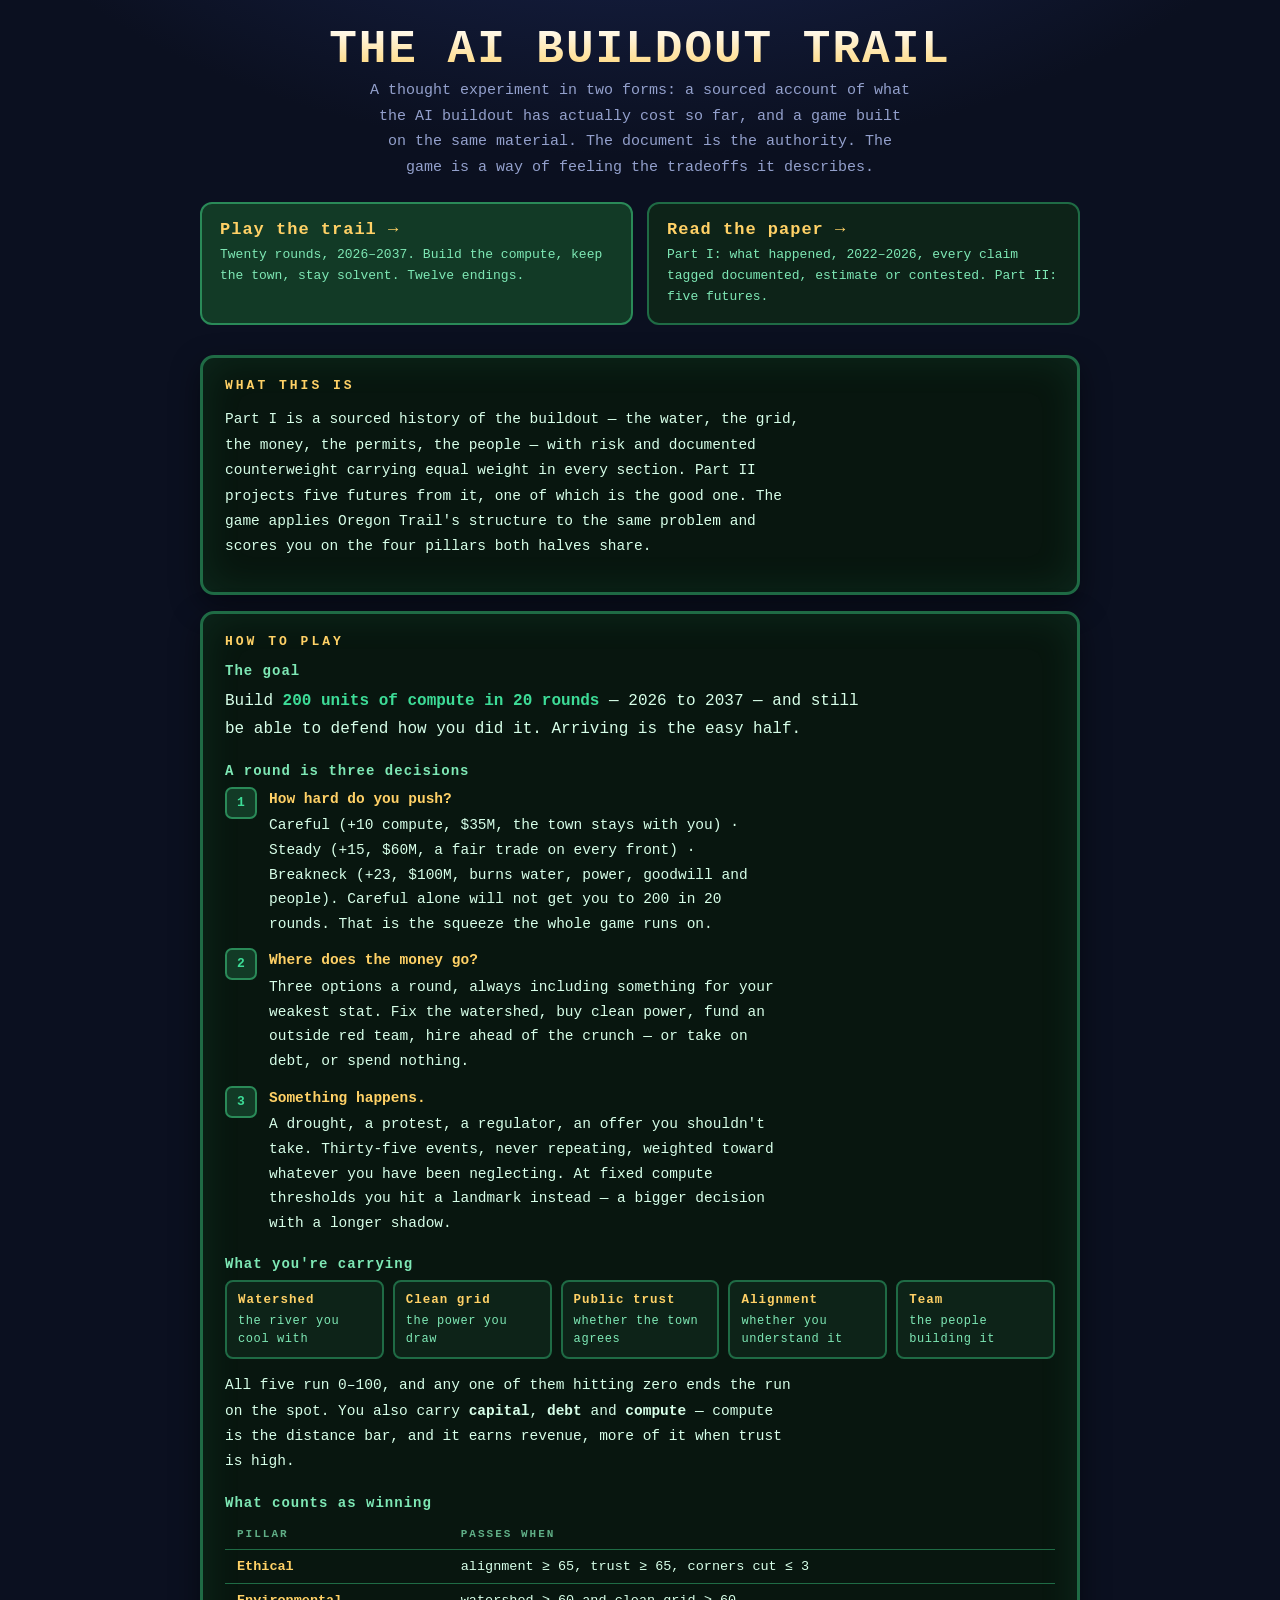
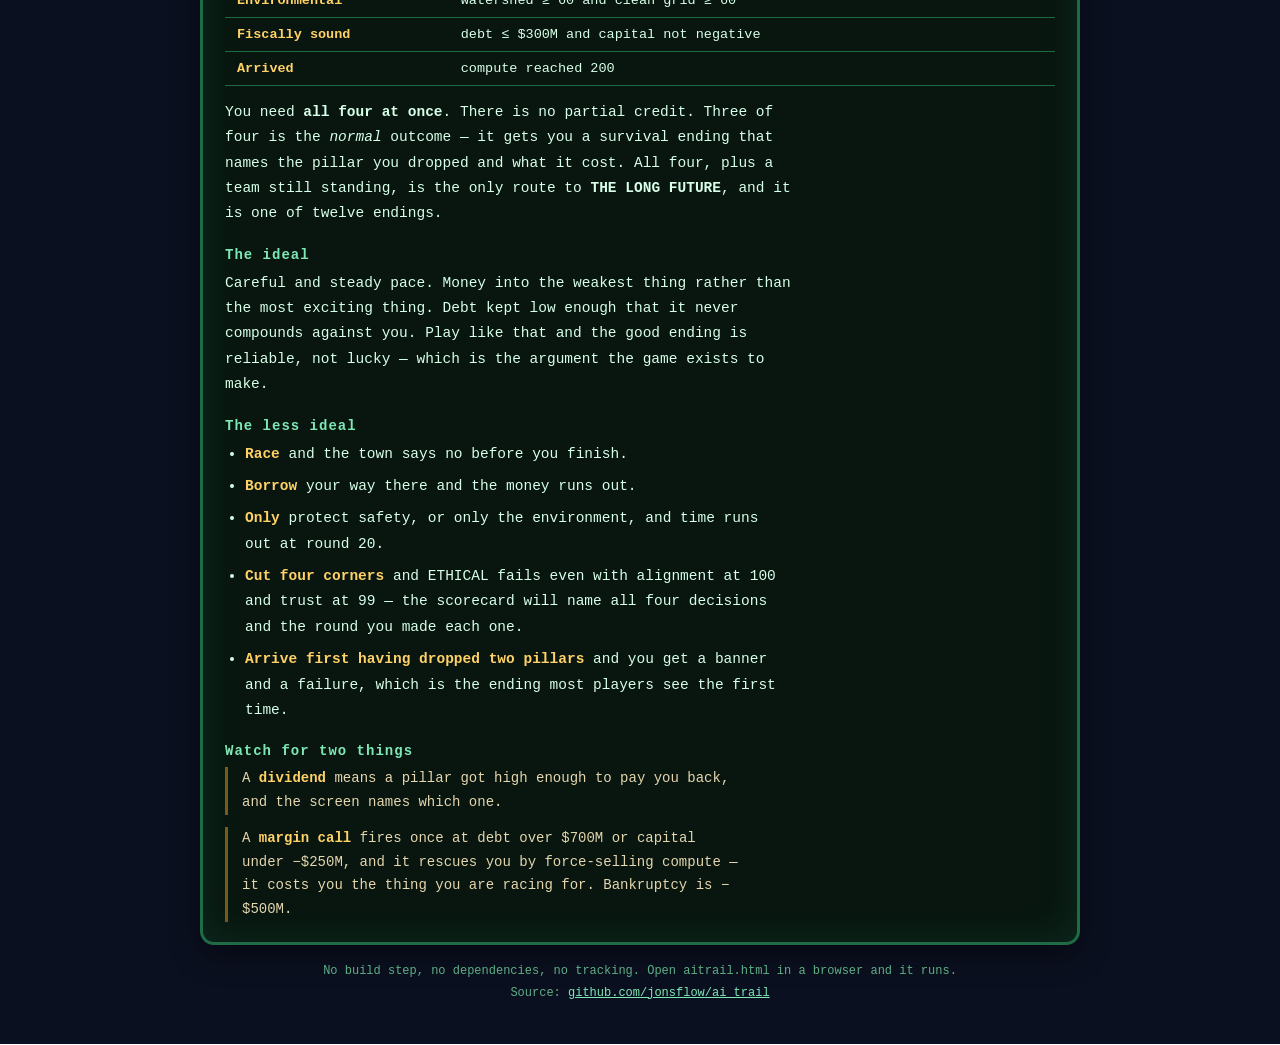
==== index.html @ 41add389 "Landing page with how-to-play, for GitHub Pages Pages serves the repo root and there was no index.ht" ====
<!doctype html>
<html lang="en">
<head>
<meta charset="utf-8">
<meta name="viewport" content="width=device-width, initial-scale=1">
<title>The AI Buildout Trail</title>
<link rel="stylesheet" href="arcade.css">
<style>
  body{font-family:"Courier New", ui-monospace, monospace}
  .wrap{width:min(96vw, 880px)}
  .lede{color:#93a0cc;text-align:center;max-width:60ch;margin:0 auto 22px;
        line-height:1.7;font-size:15px}
  .doors{display:grid;grid-template-columns:repeat(auto-fit,minmax(260px,1fr));
         gap:14px;margin-bottom:30px}
  .door{
    display:block;text-decoration:none;color:#d7ffe9;
    background:#0d2318;border:2px solid #1f6b45;border-radius:12px;
    padding:16px 18px;transition:background .15s, border-color .15s;
  }
  .door:hover{background:#123a26;border-color:#3ddc97}
  .door b{display:block;color:#ffd166;font-size:17px;letter-spacing:1px;margin-bottom:6px}
  .door span{font-size:13px;color:#7ee8b5;line-height:1.6;display:block}
  .door.primary{background:#123a26;border-color:#2a8a58}
  .door.primary:hover{background:#1a5236}
  section{
    background:#08160f;border:3px solid #1f6b45;border-radius:14px;
    padding:20px 22px;margin-bottom:16px;
    box-shadow:0 0 40px rgba(61,220,151,.10) inset, 0 10px 30px rgba(0,0,0,.45);
  }
  h2{
    margin:0 0 14px;color:#ffd166;font-size:13px;letter-spacing:3px;
    text-transform:uppercase;font-weight:700;
  }
  h3{margin:20px 0 8px;color:#7ee8b5;font-size:14px;letter-spacing:1px}
  h3:first-of-type{margin-top:0}
  p{color:#d7ffe9;font-size:14.5px;line-height:1.75;margin:0 0 12px;max-width:66ch}
  .goal{font-size:16px;color:#d7ffe9;line-height:1.75;margin:0;max-width:66ch}
  .goal b{color:#3ddc97}
  ol.rounds{margin:0;padding:0;list-style:none;counter-reset:r;display:grid;gap:12px}
  ol.rounds li{
    counter-increment:r;position:relative;padding-left:44px;
    color:#d7ffe9;font-size:14.5px;line-height:1.7;max-width:64ch;
  }
  ol.rounds li::before{
    content:counter(r);position:absolute;left:0;top:0;
    width:28px;height:28px;border-radius:7px;
    background:#123a26;border:2px solid #2a8a58;color:#3ddc97;
    font-size:13px;font-weight:700;display:flex;align-items:center;justify-content:center;
  }
  ol.rounds b{color:#ffd166;display:block;margin-bottom:2px}
  .carry{display:grid;grid-template-columns:repeat(auto-fit,minmax(150px,1fr));gap:9px;margin:0 0 14px}
  .carry div{
    background:#0d2318;border:2px solid #1f6b45;border-radius:8px;padding:9px 11px;
    font-size:12px;color:#7ee8b5;letter-spacing:.6px;line-height:1.5;
  }
  .carry div b{display:block;color:#ffd166;font-size:12.5px;letter-spacing:1px;margin-bottom:3px}
  .tblwrap{overflow-x:auto;margin:0 0 14px}
  table{border-collapse:collapse;width:100%;font-size:13.5px;min-width:420px}
  th,td{text-align:left;padding:9px 12px;border-bottom:1px solid #1f6b45;vertical-align:top}
  th{color:#5fae86;font-size:11px;letter-spacing:2px;text-transform:uppercase;font-weight:700}
  td:first-child{color:#ffd166;font-weight:700;white-space:nowrap}
  td:last-child{color:#d7ffe9;font-variant-numeric:tabular-nums}
  ul.plain{margin:0;padding-left:20px;color:#d7ffe9;font-size:14.5px;line-height:1.75;max-width:64ch}
  ul.plain li{margin-bottom:7px}
  ul.plain b{color:#ffd166}
  .note{
    border-left:3px solid #7a5a1a;padding-left:14px;color:#e4d6ae;
    font-size:14px;line-height:1.7;margin:0 0 12px;max-width:62ch;
  }
  .note:last-child{margin-bottom:0}
  .note b{color:#ffd166}
  footer{color:#5fae86;font-size:12px;text-align:center;margin-top:6px;line-height:1.8}
  footer a{color:#7ee8b5}
</style>
</head>
<body>
<div class="wrap">

<h1>The AI Buildout Trail</h1>
<p class="lede">
  A thought experiment in two forms: a sourced account of what the AI buildout has
  actually cost so far, and a game built on the same material. The document is the
  authority. The game is a way of feeling the tradeoffs it describes.
</p>

<div class="doors">
  <a class="door primary" href="aitrail.html">
    <b>Play the trail &rarr;</b>
    <span>Twenty rounds, 2026&ndash;2037. Build the compute, keep the town, stay solvent. Twelve endings.</span>
  </a>
  <a class="door" href="https://github.com/jonsflow/ai_trail/blob/main/NARRATIVE.md">
    <b>Read the paper &rarr;</b>
    <span>Part I: what happened, 2022&ndash;2026, every claim tagged documented, estimate or contested. Part II: five futures.</span>
  </a>
</div>

<section>
  <h2>What this is</h2>
  <p>
    Part I is a sourced history of the buildout &mdash; the water, the grid, the money,
    the permits, the people &mdash; with risk and documented counterweight carrying equal
    weight in every section. Part II projects five futures from it, one of which is the
    good one. The game applies Oregon Trail's structure to the same problem and scores
    you on the four pillars both halves share.
  </p>
</section>

<section>
  <h2>How to play</h2>

  <h3>The goal</h3>
  <p class="goal">
    Build <b>200 units of compute in 20 rounds</b> &mdash; 2026 to 2037 &mdash; and still
    be able to defend how you did it. Arriving is the easy half.
  </p>

  <h3>A round is three decisions</h3>
  <ol class="rounds">
    <li><b>How hard do you push?</b>
      Careful (+10 compute, $35M, the town stays with you) &middot; Steady (+15, $60M, a
      fair trade on every front) &middot; Breakneck (+23, $100M, burns water, power,
      goodwill and people). Careful alone will not get you to 200 in 20 rounds. That is
      the squeeze the whole game runs on.</li>
    <li><b>Where does the money go?</b>
      Three options a round, always including something for your weakest stat. Fix the
      watershed, buy clean power, fund an outside red team, hire ahead of the crunch
      &mdash; or take on debt, or spend nothing.</li>
    <li><b>Something happens.</b>
      A drought, a protest, a regulator, an offer you shouldn't take. Thirty-five events,
      never repeating, weighted toward whatever you have been neglecting. At fixed
      compute thresholds you hit a landmark instead &mdash; a bigger decision with a
      longer shadow.</li>
  </ol>

  <h3>What you're carrying</h3>
  <div class="carry">
    <div><b>Watershed</b>the river you cool with</div>
    <div><b>Clean grid</b>the power you draw</div>
    <div><b>Public trust</b>whether the town agrees</div>
    <div><b>Alignment</b>whether you understand it</div>
    <div><b>Team</b>the people building it</div>
  </div>
  <p>
    All five run 0&ndash;100, and any one of them hitting zero ends the run on the spot.
    You also carry <b>capital</b>, <b>debt</b> and <b>compute</b> &mdash; compute is the
    distance bar, and it earns revenue, more of it when trust is high.
  </p>

  <h3>What counts as winning</h3>
  <div class="tblwrap">
  <table>
    <thead><tr><th>Pillar</th><th>Passes when</th></tr></thead>
    <tbody>
      <tr><td>Ethical</td><td>alignment &ge; 65, trust &ge; 65, corners cut &le; 3</td></tr>
      <tr><td>Environmental</td><td>watershed &ge; 60 and clean grid &ge; 60</td></tr>
      <tr><td>Fiscally sound</td><td>debt &le; $300M and capital not negative</td></tr>
      <tr><td>Arrived</td><td>compute reached 200</td></tr>
    </tbody>
  </table>
  </div>
  <p>
    You need <b>all four at once</b>. There is no partial credit. Three of four is the
    <em>normal</em> outcome &mdash; it gets you a survival ending that names the pillar
    you dropped and what it cost. All four, plus a team still standing, is the only route
    to <b>THE LONG FUTURE</b>, and it is one of twelve endings.
  </p>

  <h3>The ideal</h3>
  <p>
    Careful and steady pace. Money into the weakest thing rather than the most exciting
    thing. Debt kept low enough that it never compounds against you. Play like that and
    the good ending is reliable, not lucky &mdash; which is the argument the game exists
    to make.
  </p>

  <h3>The less ideal</h3>
  <ul class="plain">
    <li><b>Race</b> and the town says no before you finish.</li>
    <li><b>Borrow</b> your way there and the money runs out.</li>
    <li><b>Only</b> protect safety, or only the environment, and time runs out at round 20.</li>
    <li><b>Cut four corners</b> and ETHICAL fails even with alignment at 100 and trust at
      99 &mdash; the scorecard will name all four decisions and the round you made each one.</li>
    <li><b>Arrive first having dropped two pillars</b> and you get a banner and a failure,
      which is the ending most players see the first time.</li>
  </ul>

  <h3>Watch for two things</h3>
  <p class="note">
    A <b>dividend</b> means a pillar got high enough to pay you back, and the screen names
    which one.
  </p>
  <p class="note">
    A <b>margin call</b> fires once at debt over $700M or capital under &minus;$250M, and it
    rescues you by force-selling compute &mdash; it costs you the thing you are racing for.
    Bankruptcy is &minus;$500M.
  </p>
</section>

<footer>
  No build step, no dependencies, no tracking. Open <code>aitrail.html</code> in a browser
  and it runs.<br>
  Source: <a href="https://github.com/jonsflow/ai_trail">github.com/jonsflow/ai_trail</a>
</footer>

</div>
</body>
</html>
---- arcade.css ----
:root{
  --bg:#0b1020;
  --bg2:#131b33;
  --panel:#182247;
  --line:#2c3a66;
  --text:#e8ecff;
  --dim:#93a0cc;
  --accent:#3ddc97;
  --accent2:#ffd166;
  --danger:#ff6b6b;
}
*{box-sizing:border-box}
body{
  margin:0;
  min-height:100vh;
  background:radial-gradient(1200px 700px at 50% -10%, #1d2a5c 0%, var(--bg) 60%);
  color:var(--text);
  font-family:"Trebuchet MS", "Segoe UI", system-ui, sans-serif;
  display:flex;
  flex-direction:column;
  align-items:center;
  padding:18px 14px 40px;
}
h1{
  margin:6px 0 2px;
  font-size:clamp(28px,6vw,46px);
  letter-spacing:2px;
  text-transform:uppercase;
  background:linear-gradient(180deg,#fff,var(--accent2));
  -webkit-background-clip:text;
  background-clip:text;
  color:transparent;
  text-align:center;
}
.sub{color:var(--dim);margin:0 0 16px;text-align:center}
button, .btn{
  font-family:inherit;
  font-size:15px;
  font-weight:bold;
  color:#0b1020;
  background:var(--accent);
  border:none;
  border-radius:10px;
  padding:10px 16px;
  cursor:pointer;
  box-shadow:0 4px 0 #22996a;
  transition:transform .06s, box-shadow .06s, background .15s;
  text-decoration:none;
  display:inline-block;
}
button:hover, .btn:hover{background:#55e8ab}
button:active, .btn:active{transform:translateY(3px);box-shadow:0 1px 0 #22996a}
button.alt{background:var(--accent2);box-shadow:0 4px 0 #c9a13f}
button.alt:hover{background:#ffdf8c}
button:disabled{background:#4a5480;color:#98a2c9;box-shadow:0 4px 0 #333c63;cursor:not-allowed}
.panel{
  background:linear-gradient(180deg,var(--panel),var(--bg2));
  border:2px solid var(--line);
  border-radius:16px;
  padding:16px;
  box-shadow:0 10px 30px rgba(0,0,0,.4);
}
.row{display:flex;gap:10px;flex-wrap:wrap;justify-content:center;align-items:center}
.back{
  position:fixed;top:12px;left:12px;
  background:var(--panel);color:var(--text);
  border:2px solid var(--line);box-shadow:none;
  font-size:14px;padding:8px 12px;
}
.back:hover{background:#243066}
.status{
  min-height:28px;font-size:18px;font-weight:bold;
  color:var(--accent2);text-align:center;margin:12px 0;
}
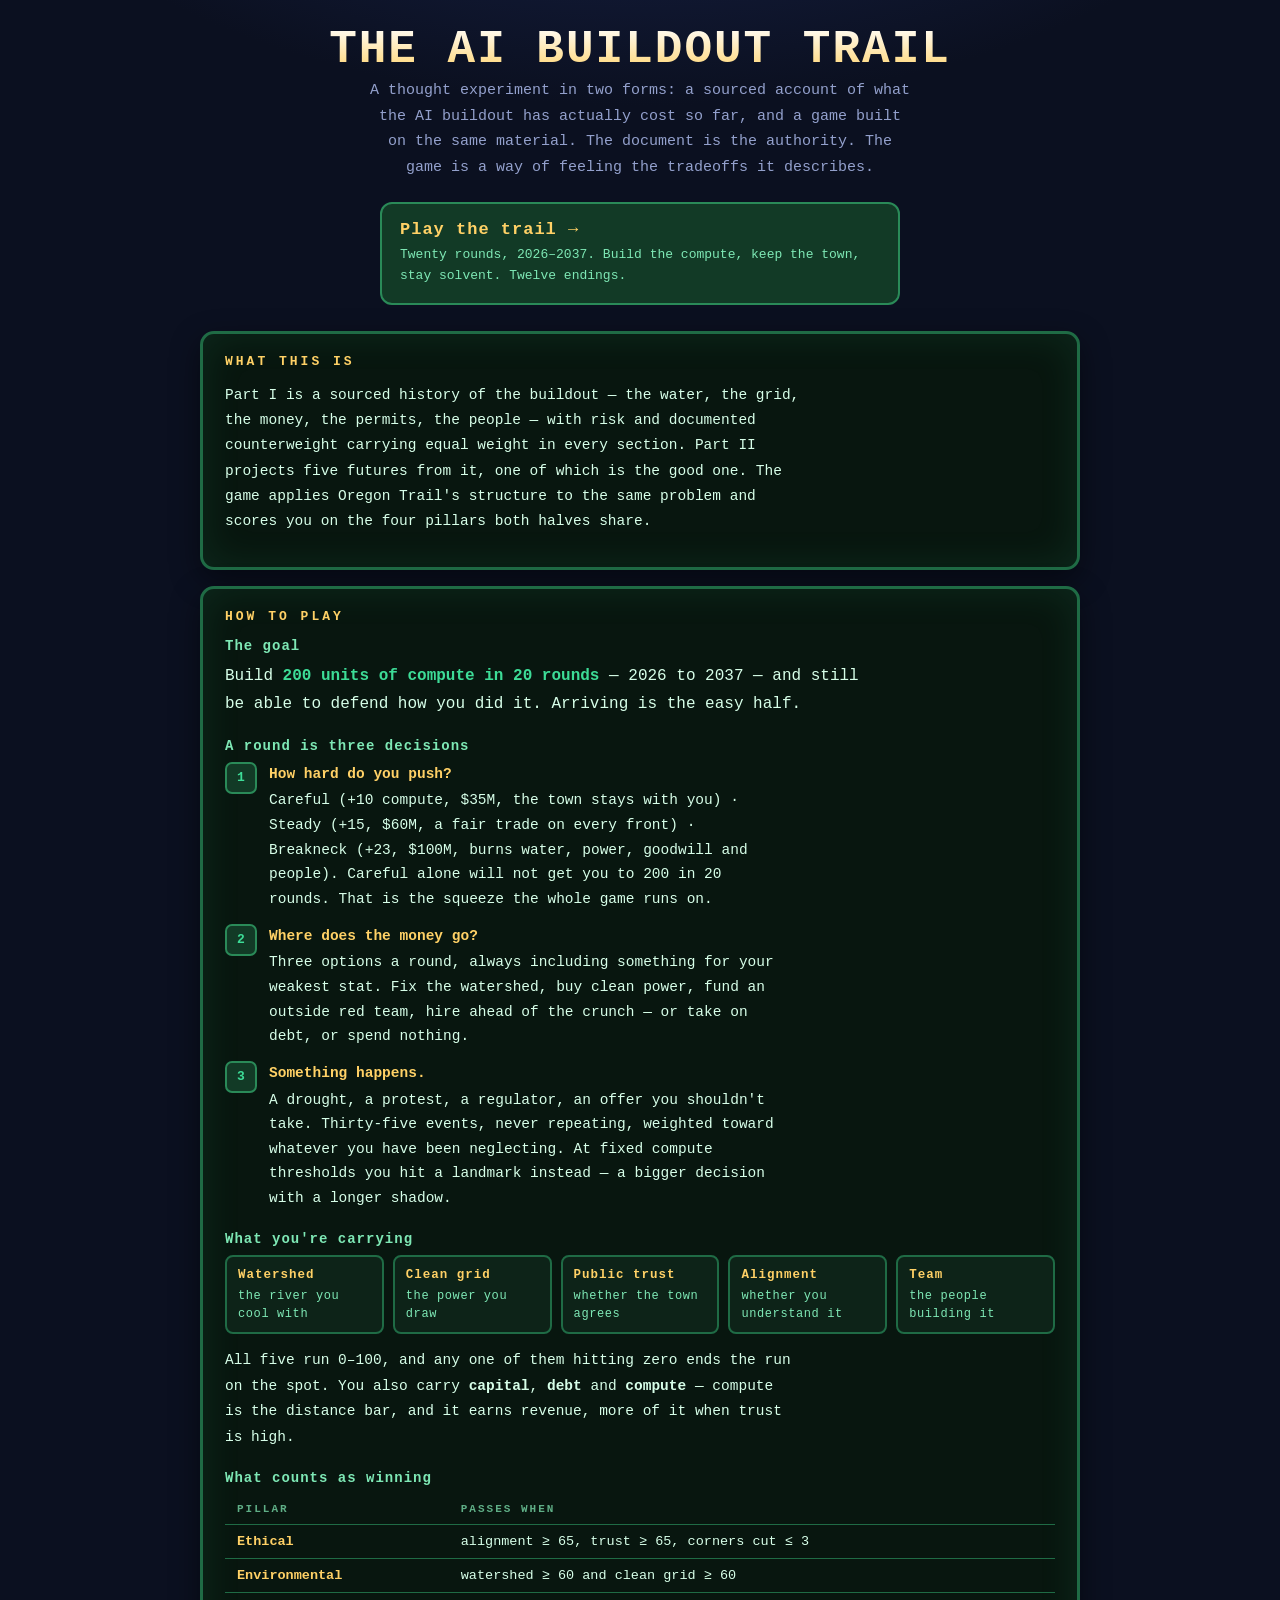
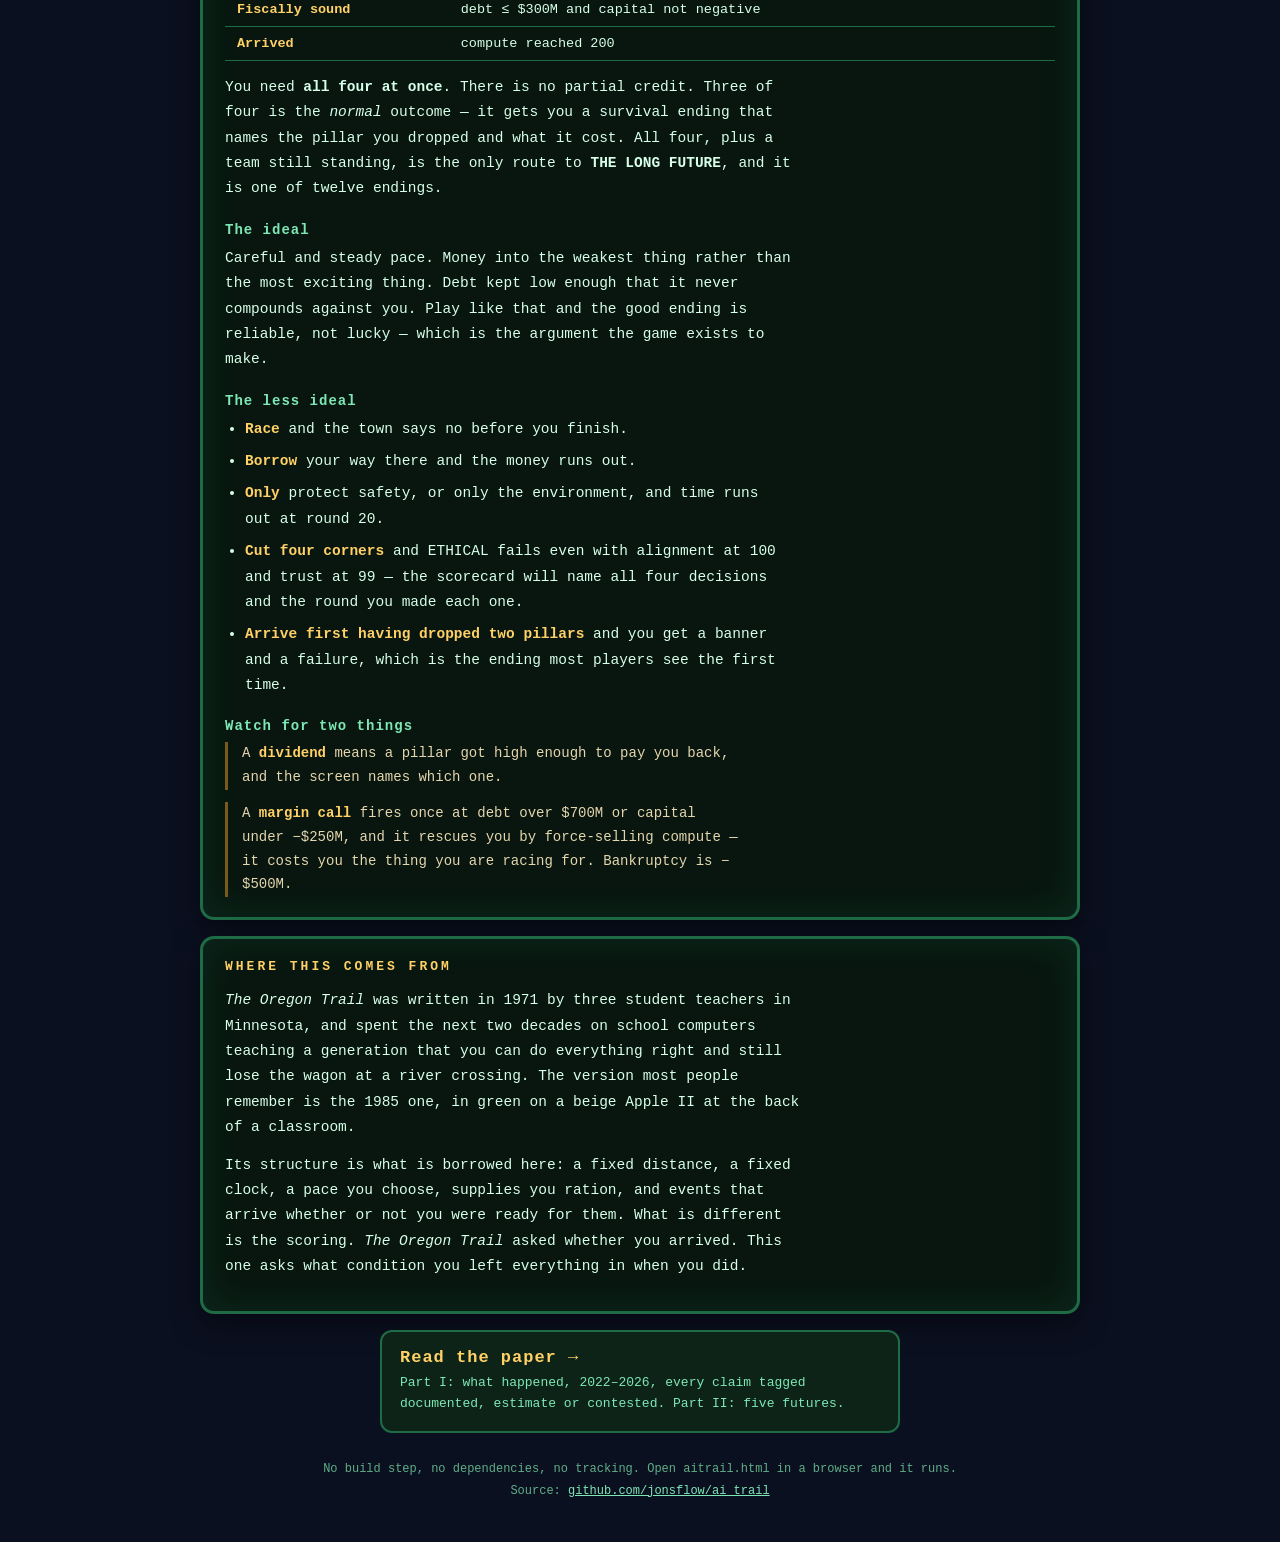
==== commit f651b3ac: "Instructions first, paper at the bottom, and credit where it's due The two doors at the top made the" ====
--- a/index.html
+++ b/index.html
@@ -11,7 +11,7 @@
   .lede{color:#93a0cc;text-align:center;max-width:60ch;margin:0 auto 22px;
         line-height:1.7;font-size:15px}
   .doors{display:grid;grid-template-columns:repeat(auto-fit,minmax(260px,1fr));
-         gap:14px;margin-bottom:30px}
+         gap:14px;margin-bottom:26px;max-width:520px;margin-left:auto;margin-right:auto}
   .door{
     display:block;text-decoration:none;color:#d7ffe9;
     background:#0d2318;border:2px solid #1f6b45;border-radius:12px;
@@ -87,10 +87,6 @@
   <a class="door primary" href="aitrail.html">
     <b>Play the trail &rarr;</b>
     <span>Twenty rounds, 2026&ndash;2037. Build the compute, keep the town, stay solvent. Twelve endings.</span>
-  </a>
-  <a class="door" href="https://github.com/jonsflow/ai_trail/blob/main/NARRATIVE.md">
-    <b>Read the paper &rarr;</b>
-    <span>Part I: what happened, 2022&ndash;2026, every claim tagged documented, estimate or contested. Part II: five futures.</span>
   </a>
 </div>
 
@@ -196,6 +192,30 @@
   </p>
 </section>
 
+<section>
+  <h2>Where this comes from</h2>
+  <p>
+    <em>The Oregon Trail</em> was written in 1971 by three student teachers in Minnesota,
+    and spent the next two decades on school computers teaching a generation that you can
+    do everything right and still lose the wagon at a river crossing. The version most
+    people remember is the 1985 one, in green on a beige Apple II at the back of a
+    classroom.
+  </p>
+  <p>
+    Its structure is what is borrowed here: a fixed distance, a fixed clock, a pace you
+    choose, supplies you ration, and events that arrive whether or not you were ready for
+    them. What is different is the scoring. <em>The Oregon Trail</em> asked whether you
+    arrived. This one asks what condition you left everything in when you did.
+  </p>
+</section>
+
+<div class="doors">
+  <a class="door" href="https://github.com/jonsflow/ai_trail/blob/main/NARRATIVE.md">
+    <b>Read the paper &rarr;</b>
+    <span>Part I: what happened, 2022&ndash;2026, every claim tagged documented, estimate or contested. Part II: five futures.</span>
+  </a>
+</div>
+
 <footer>
   No build step, no dependencies, no tracking. Open <code>aitrail.html</code> in a browser
   and it runs.<br>
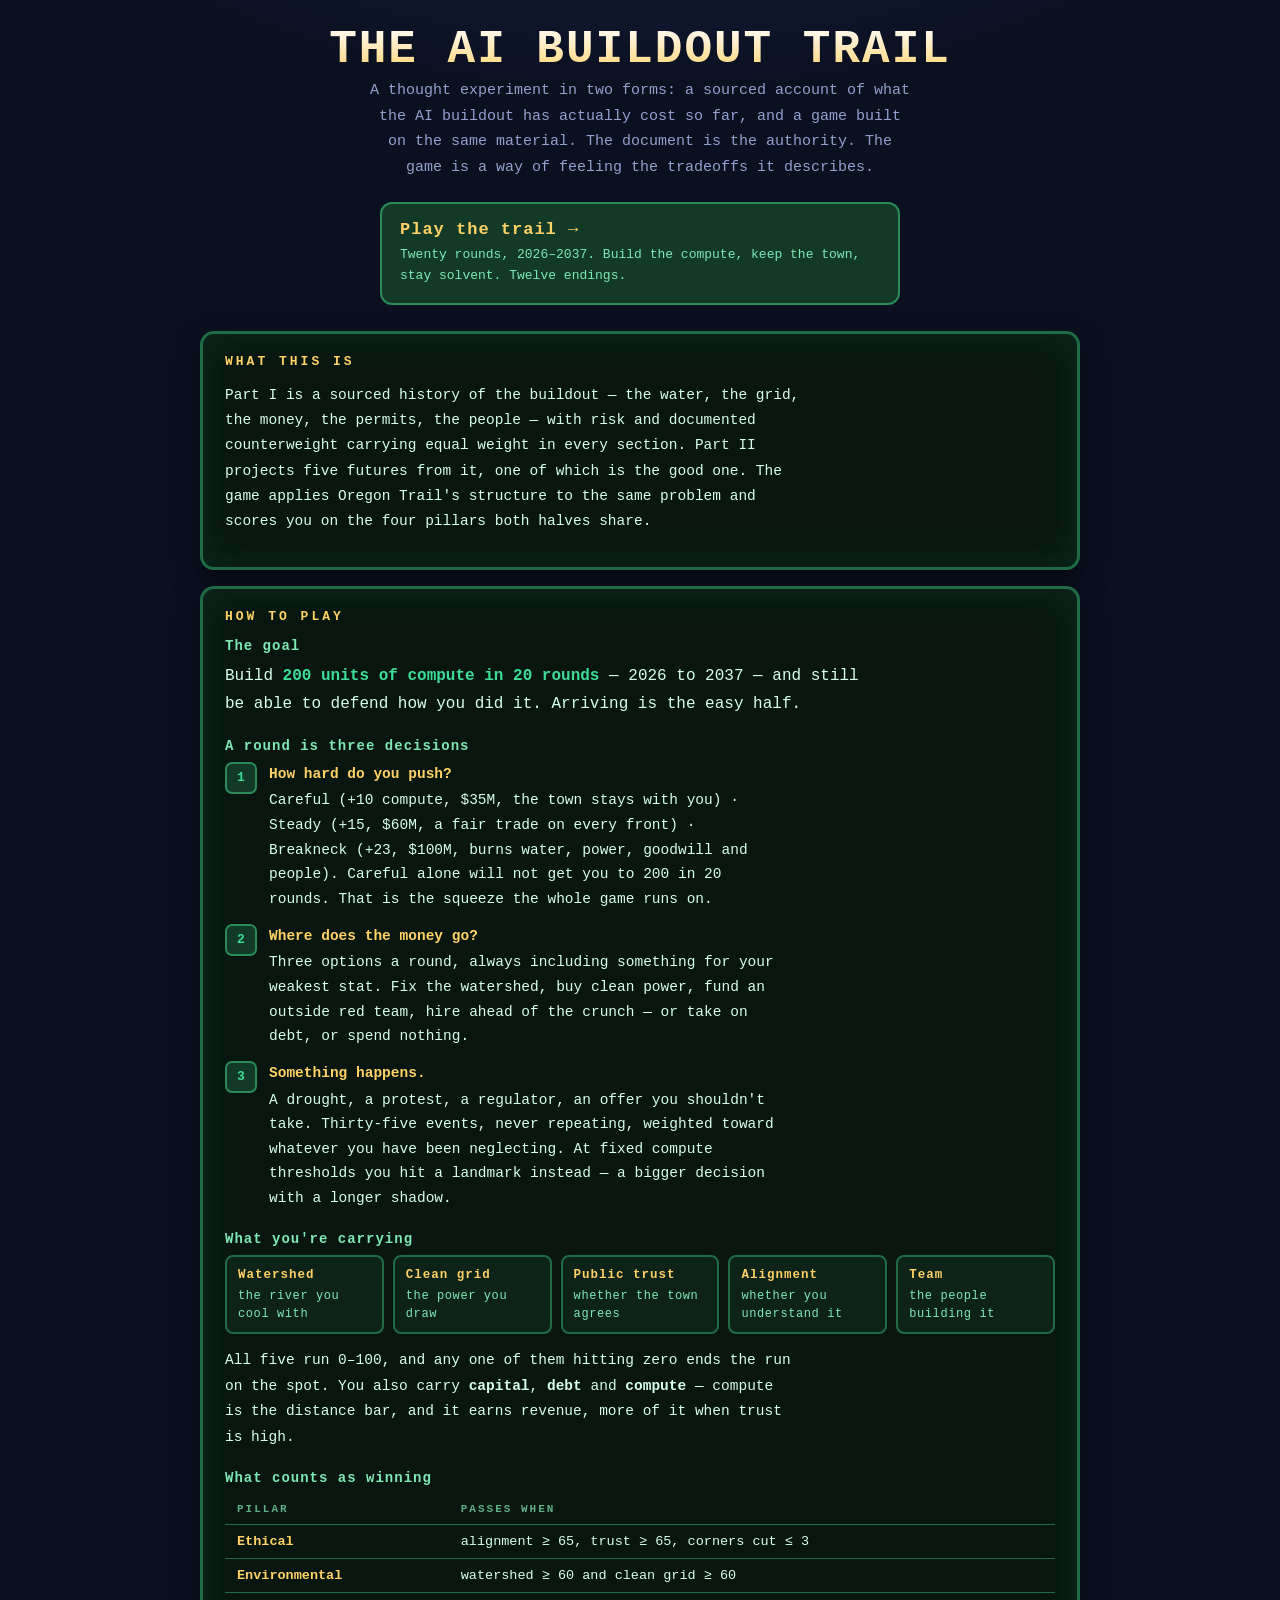
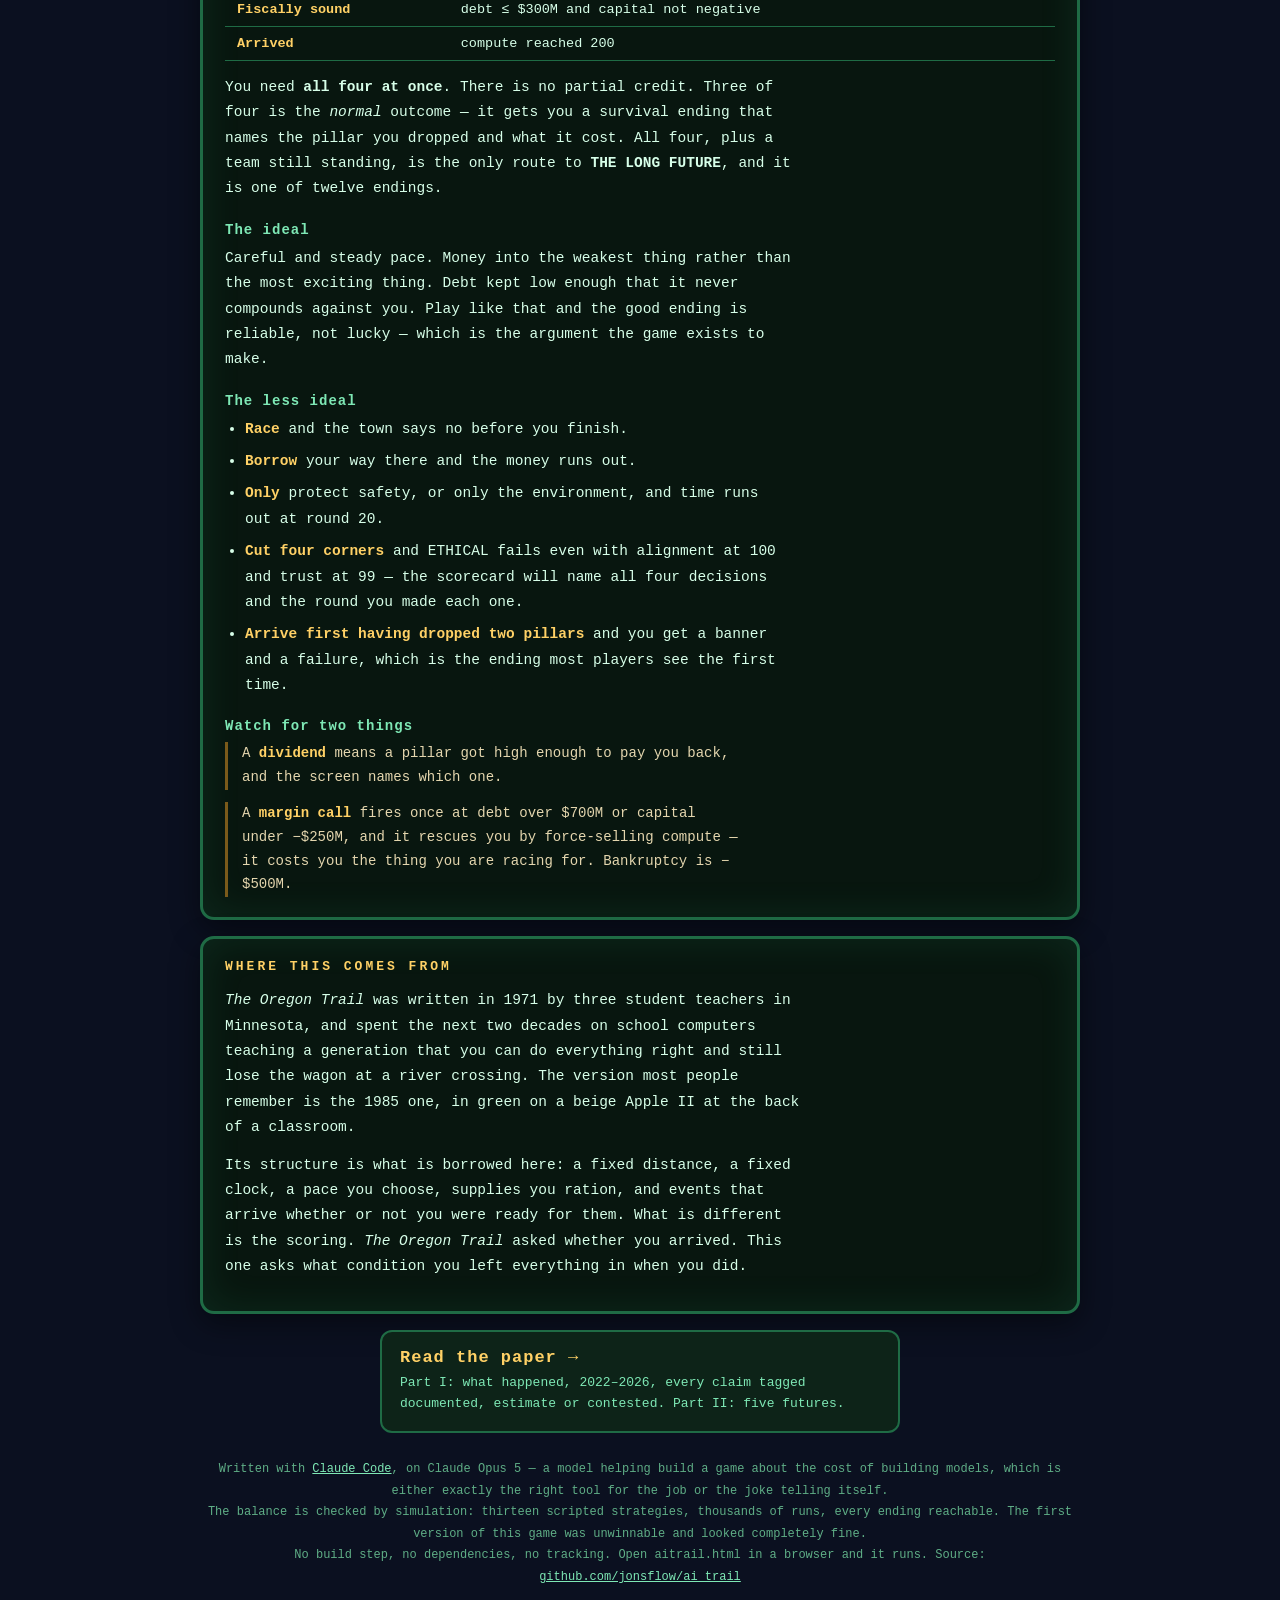
==== commit c0013629: "Credit Claude Code in the footer, and park the ideas in IDEAS.md The footer now says what wrote this" ====
--- a/index.html
+++ b/index.html
@@ -217,9 +217,13 @@
 </div>
 
 <footer>
-  No build step, no dependencies, no tracking. Open <code>aitrail.html</code> in a browser
-  and it runs.<br>
-  Source: <a href="https://github.com/jonsflow/ai_trail">github.com/jonsflow/ai_trail</a>
+  Written with <a href="https://claude.com/claude-code">Claude Code</a>, on Claude Opus 5 &mdash;
+  a model helping build a game about the cost of building models, which is either exactly the
+  right tool for the job or the joke telling itself.<br>
+  The balance is checked by simulation: thirteen scripted strategies, thousands of runs, every
+  ending reachable. The first version of this game was unwinnable and looked completely fine.<br>
+  No build step, no dependencies, no tracking. Open <code>aitrail.html</code> in a browser and
+  it runs. Source: <a href="https://github.com/jonsflow/ai_trail">github.com/jonsflow/ai_trail</a>
 </footer>
 
 </div>
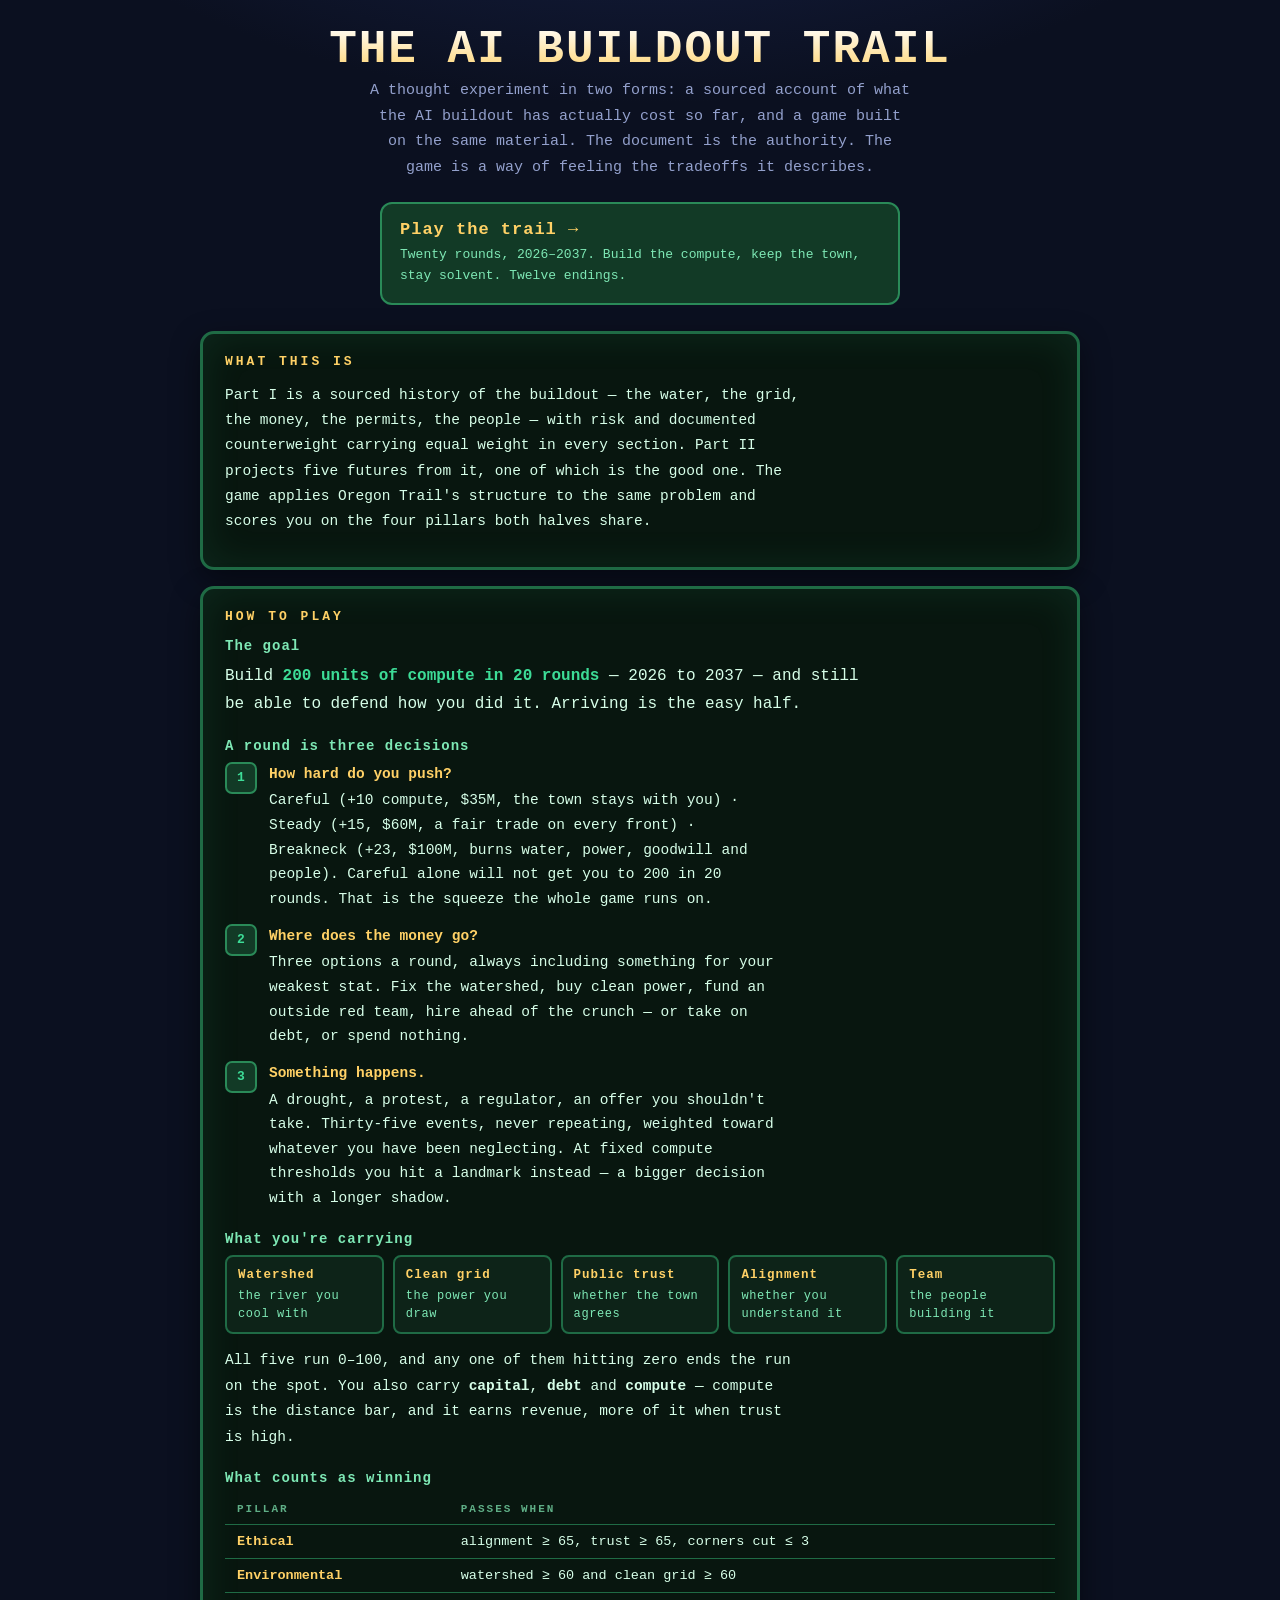
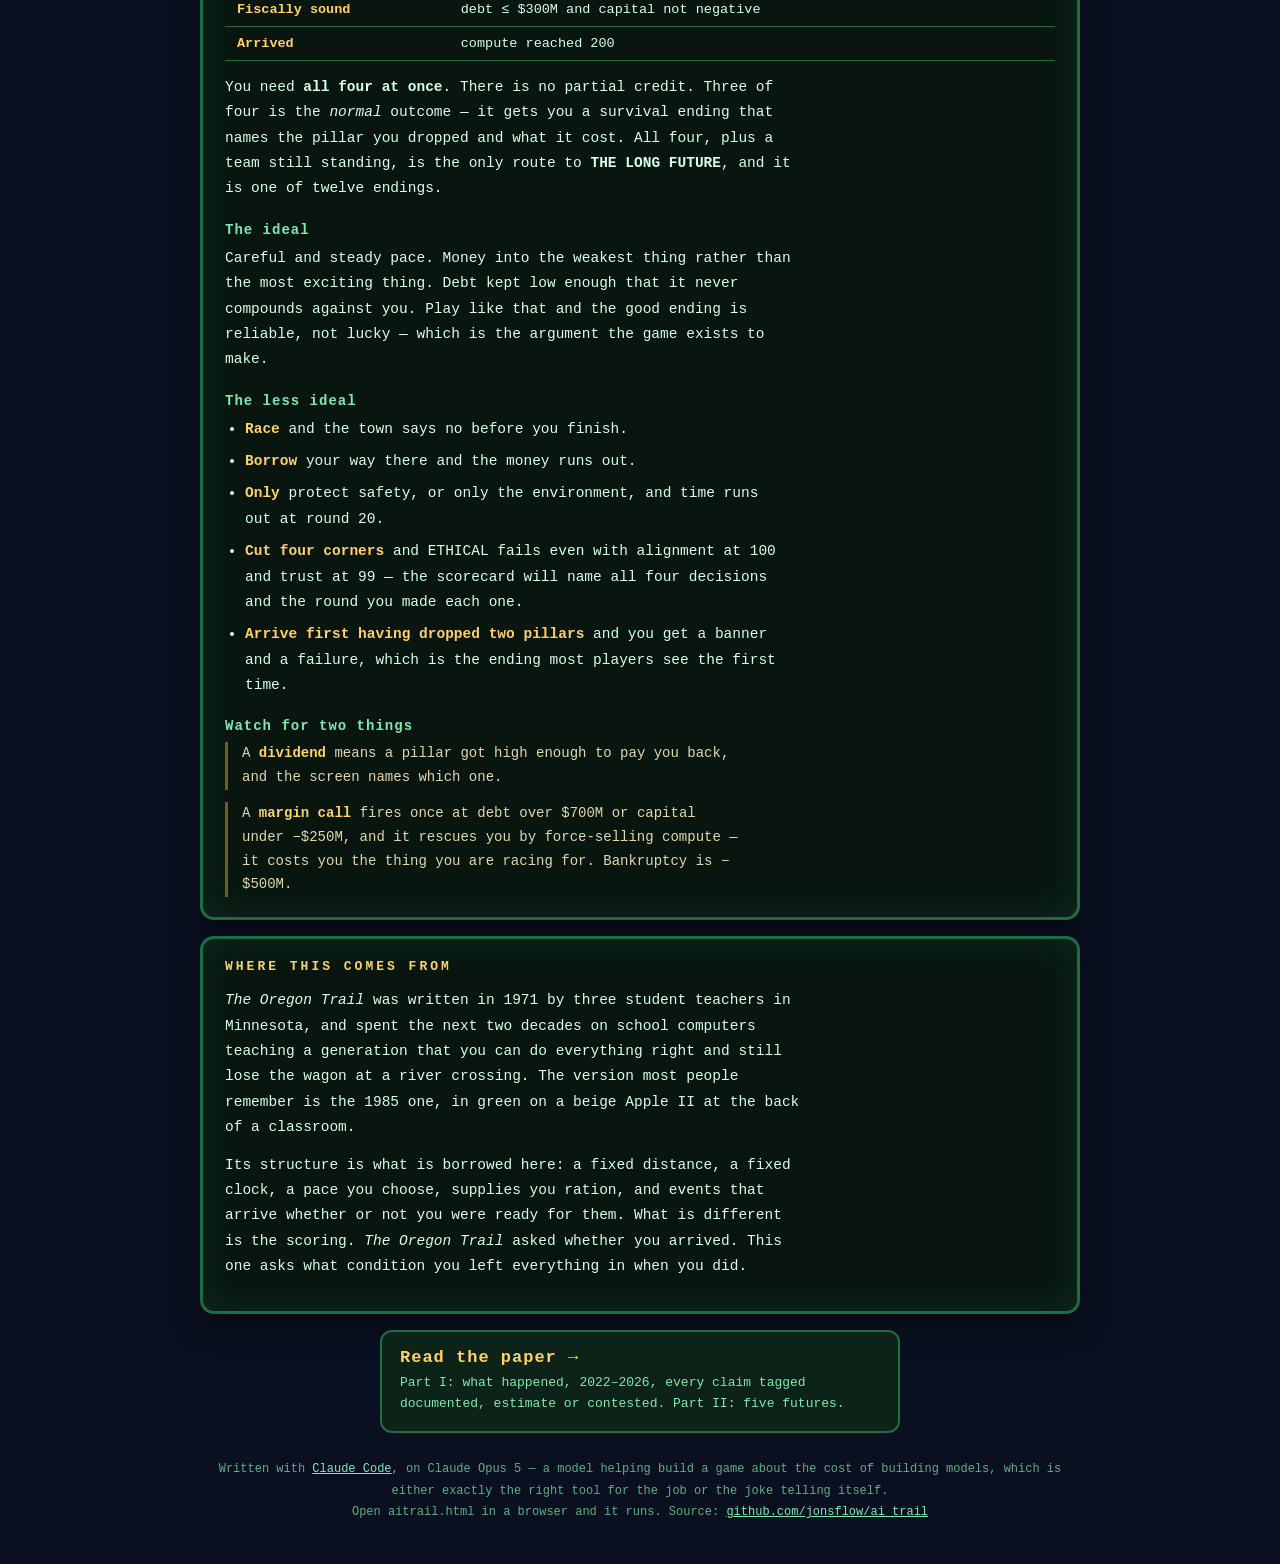
==== commit fe97fb36: "Trim the footer to the credit and the source link Co-Authored-By: Claude Opus 5 <noreply@anthropic.c" ====
--- a/index.html
+++ b/index.html
@@ -220,10 +220,8 @@
   Written with <a href="https://claude.com/claude-code">Claude Code</a>, on Claude Opus 5 &mdash;
   a model helping build a game about the cost of building models, which is either exactly the
   right tool for the job or the joke telling itself.<br>
-  The balance is checked by simulation: thirteen scripted strategies, thousands of runs, every
-  ending reachable. The first version of this game was unwinnable and looked completely fine.<br>
-  No build step, no dependencies, no tracking. Open <code>aitrail.html</code> in a browser and
-  it runs. Source: <a href="https://github.com/jonsflow/ai_trail">github.com/jonsflow/ai_trail</a>
+  Open <code>aitrail.html</code> in a browser and it runs.
+  Source: <a href="https://github.com/jonsflow/ai_trail">github.com/jonsflow/ai_trail</a>
 </footer>
 
 </div>
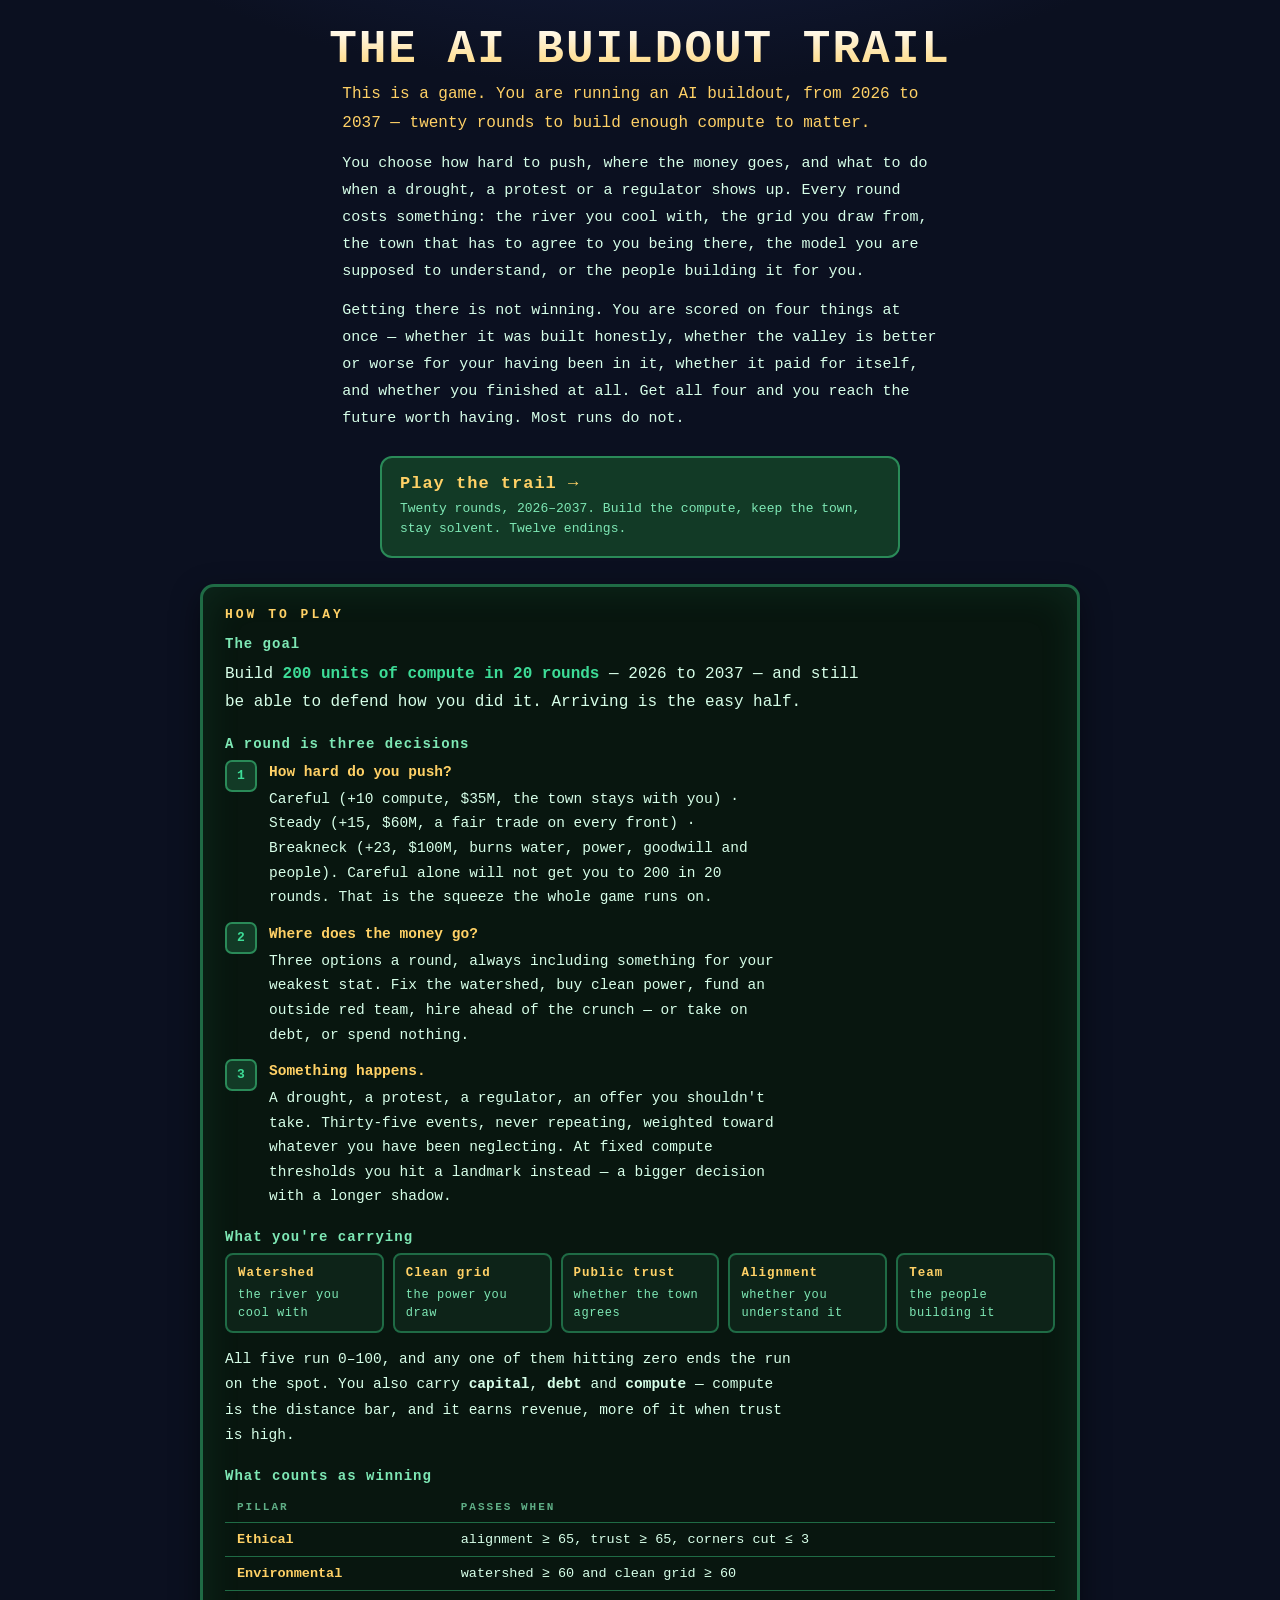
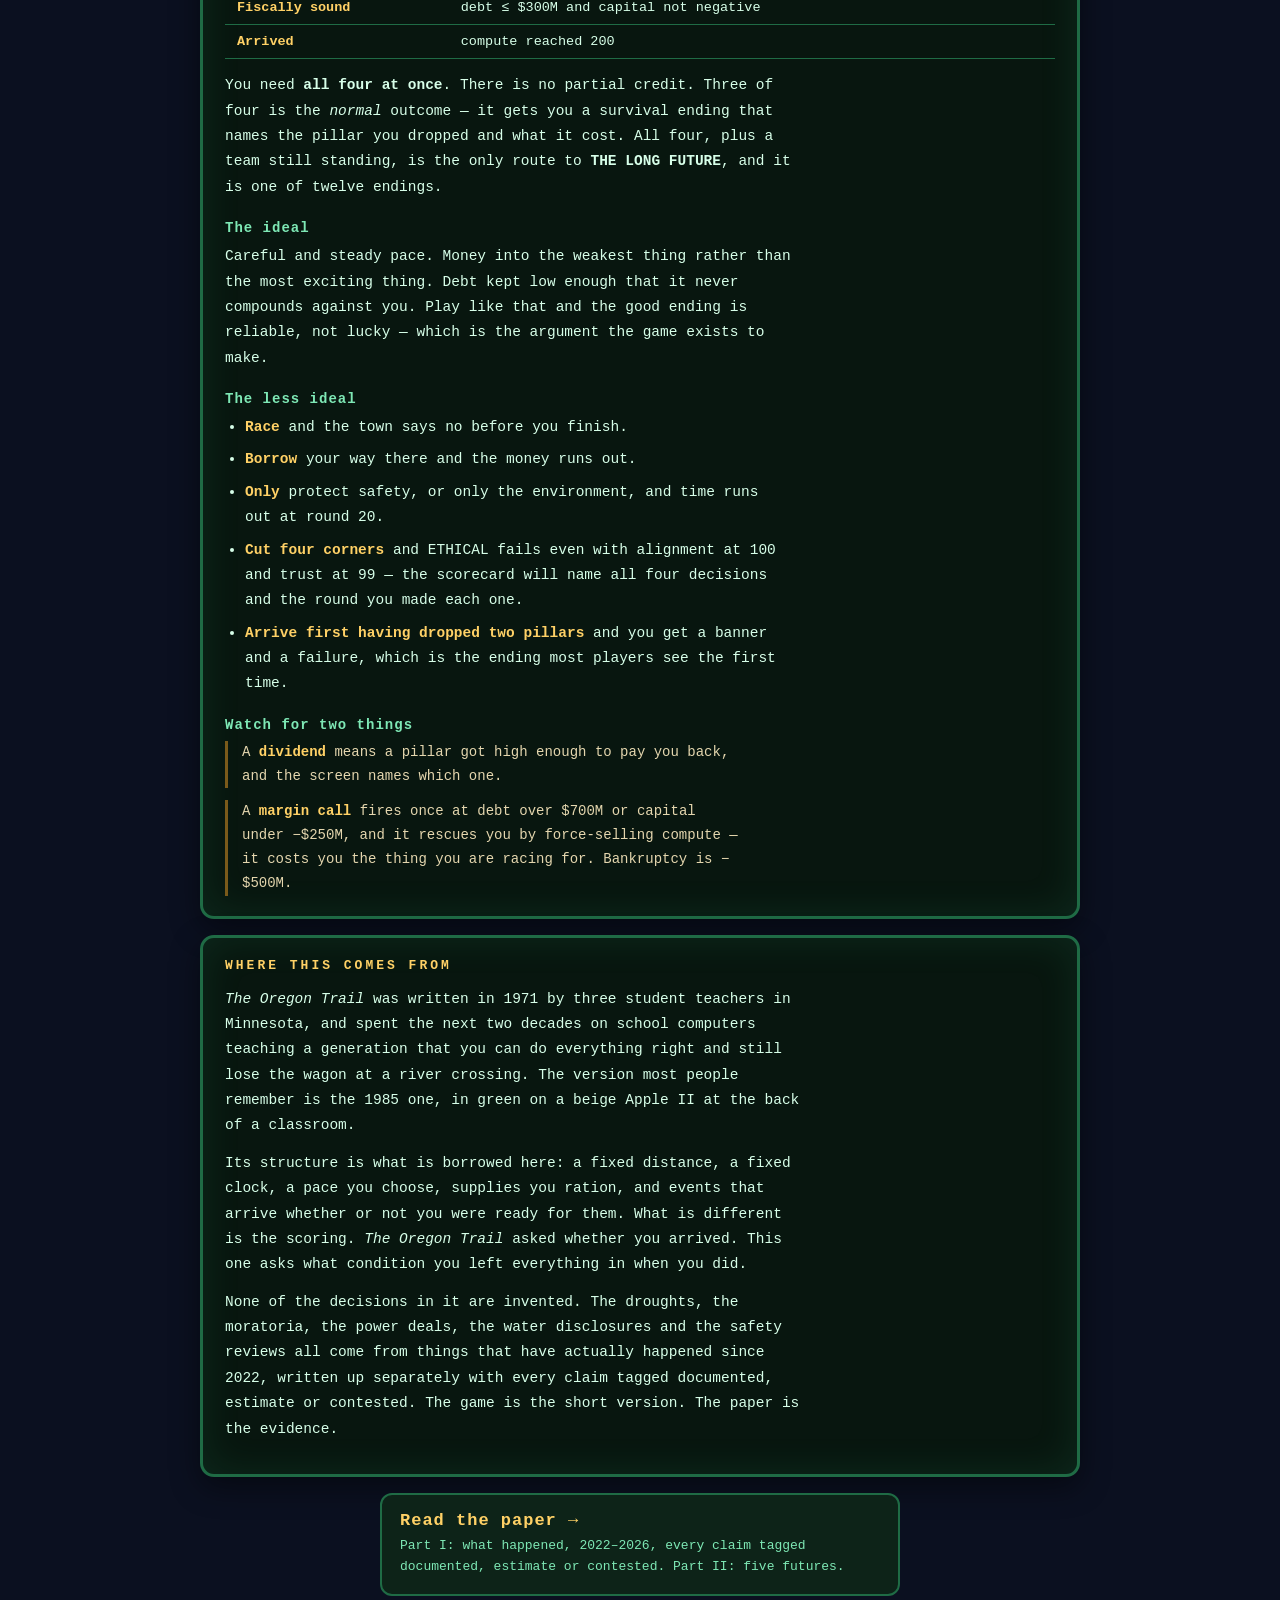
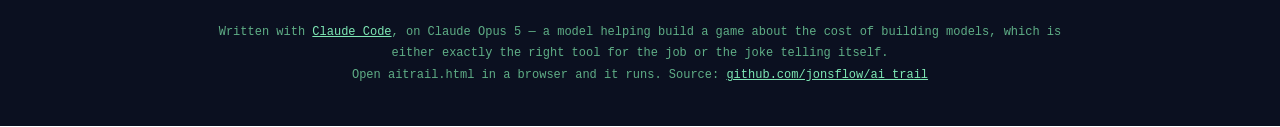
==== commit 275be898: "Rewrite the top for someone who has never seen this before The lede and the 'what this is' card were" ====
--- a/index.html
+++ b/index.html
@@ -8,8 +8,10 @@
 <style>
   body{font-family:"Courier New", ui-monospace, monospace}
   .wrap{width:min(96vw, 880px)}
-  .lede{color:#93a0cc;text-align:center;max-width:60ch;margin:0 auto 22px;
-        line-height:1.7;font-size:15px}
+  .lede{max-width:62ch;margin:4px auto 24px}
+  .lede p{color:#d7ffe9;font-size:15px;line-height:1.8;margin:0 0 12px;max-width:none}
+  .lede p:first-child{color:#ffd166;font-size:16px}
+  .lede p:last-child{margin-bottom:0}
   .doors{display:grid;grid-template-columns:repeat(auto-fit,minmax(260px,1fr));
          gap:14px;margin-bottom:26px;max-width:520px;margin-left:auto;margin-right:auto}
   .door{
@@ -77,11 +79,24 @@
 <div class="wrap">
 
 <h1>The AI Buildout Trail</h1>
-<p class="lede">
-  A thought experiment in two forms: a sourced account of what the AI buildout has
-  actually cost so far, and a game built on the same material. The document is the
-  authority. The game is a way of feeling the tradeoffs it describes.
-</p>
+<div class="lede">
+  <p>
+    This is a game. You are running an AI buildout, from 2026 to 2037 &mdash; twenty rounds
+    to build enough compute to matter.
+  </p>
+  <p>
+    You choose how hard to push, where the money goes, and what to do when a drought, a
+    protest or a regulator shows up. Every round costs something: the river you cool with,
+    the grid you draw from, the town that has to agree to you being there, the model you are
+    supposed to understand, or the people building it for you.
+  </p>
+  <p>
+    Getting there is not winning. You are scored on four things at once &mdash; whether it was
+    built honestly, whether the valley is better or worse for your having been in it, whether
+    it paid for itself, and whether you finished at all. Get all four and you reach the future
+    worth having. Most runs do not.
+  </p>
+</div>
 
 <div class="doors">
   <a class="door primary" href="aitrail.html">
@@ -89,17 +104,6 @@
     <span>Twenty rounds, 2026&ndash;2037. Build the compute, keep the town, stay solvent. Twelve endings.</span>
   </a>
 </div>
-
-<section>
-  <h2>What this is</h2>
-  <p>
-    Part I is a sourced history of the buildout &mdash; the water, the grid, the money,
-    the permits, the people &mdash; with risk and documented counterweight carrying equal
-    weight in every section. Part II projects five futures from it, one of which is the
-    good one. The game applies Oregon Trail's structure to the same problem and scores
-    you on the four pillars both halves share.
-  </p>
-</section>
 
 <section>
   <h2>How to play</h2>
@@ -207,6 +211,12 @@
     them. What is different is the scoring. <em>The Oregon Trail</em> asked whether you
     arrived. This one asks what condition you left everything in when you did.
   </p>
+  <p>
+    None of the decisions in it are invented. The droughts, the moratoria, the power deals,
+    the water disclosures and the safety reviews all come from things that have actually
+    happened since 2022, written up separately with every claim tagged documented, estimate
+    or contested. The game is the short version. The paper is the evidence.
+  </p>
 </section>
 
 <div class="doors">
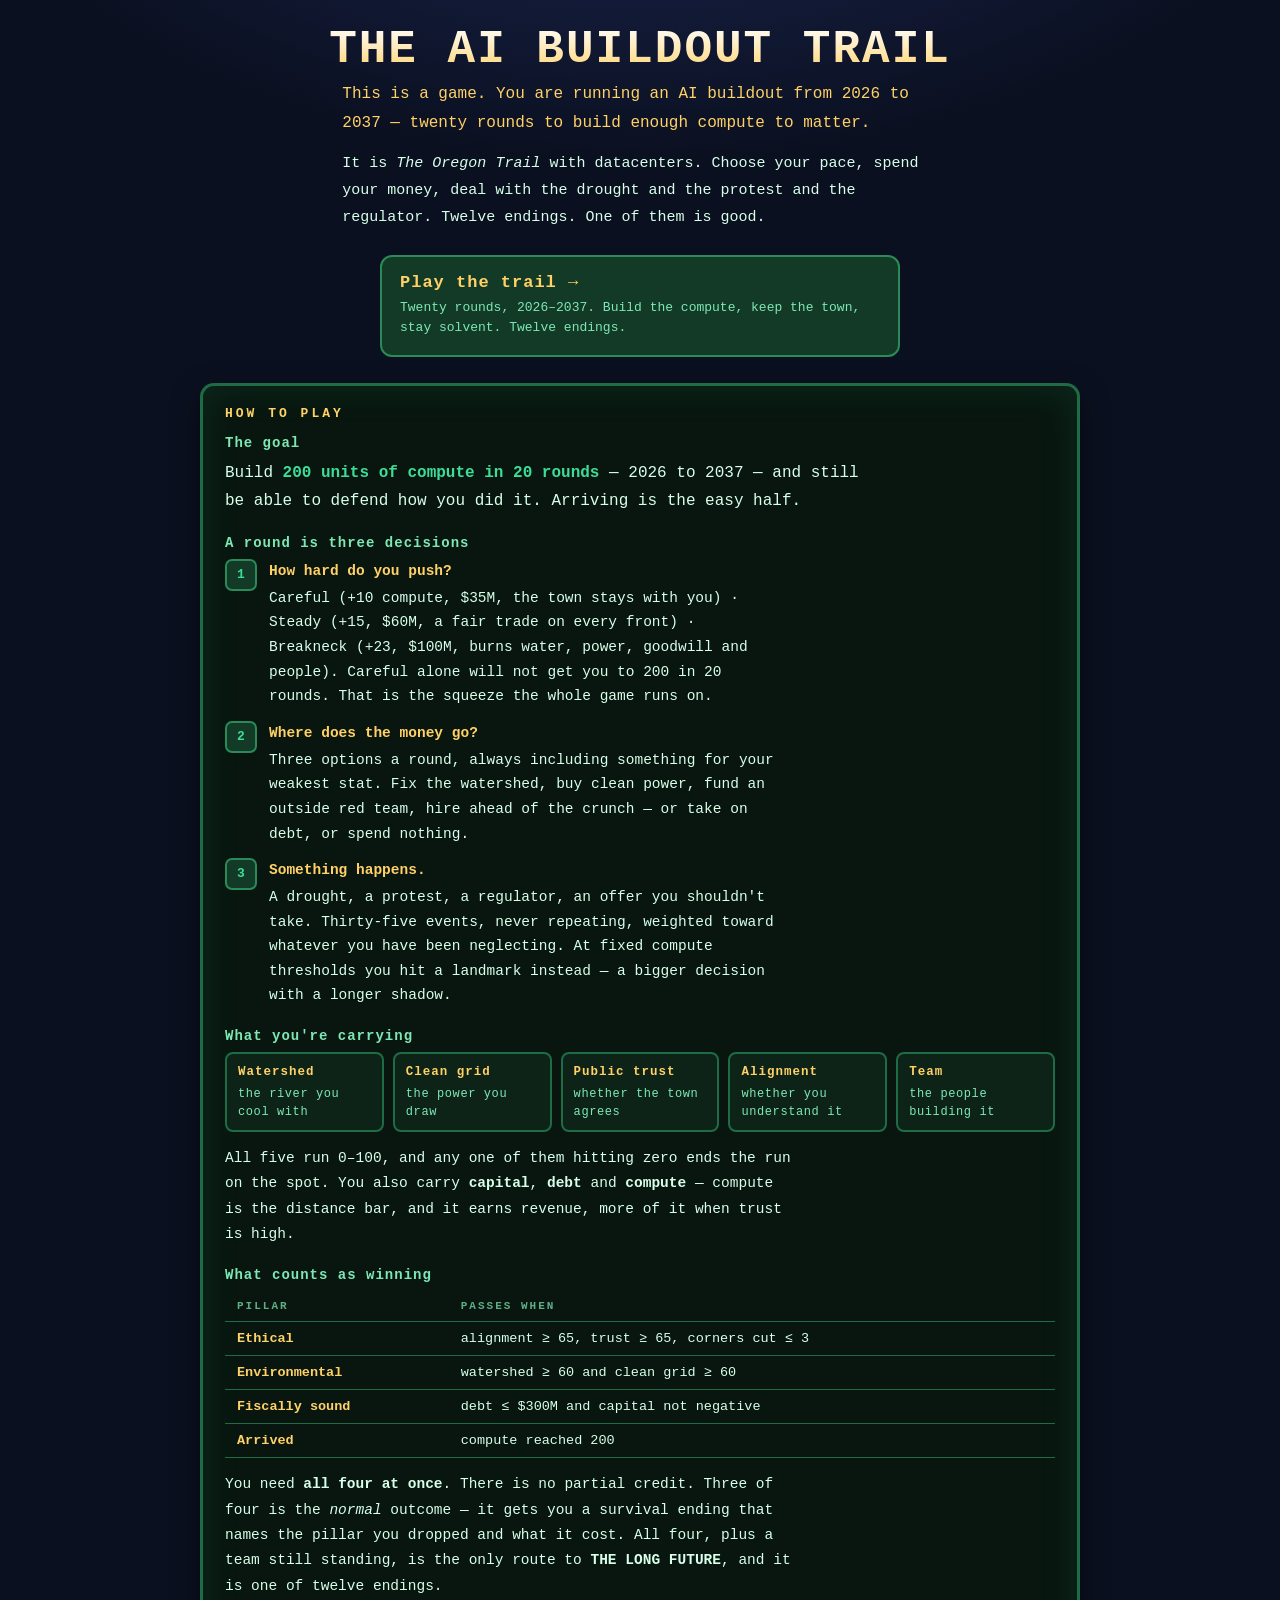
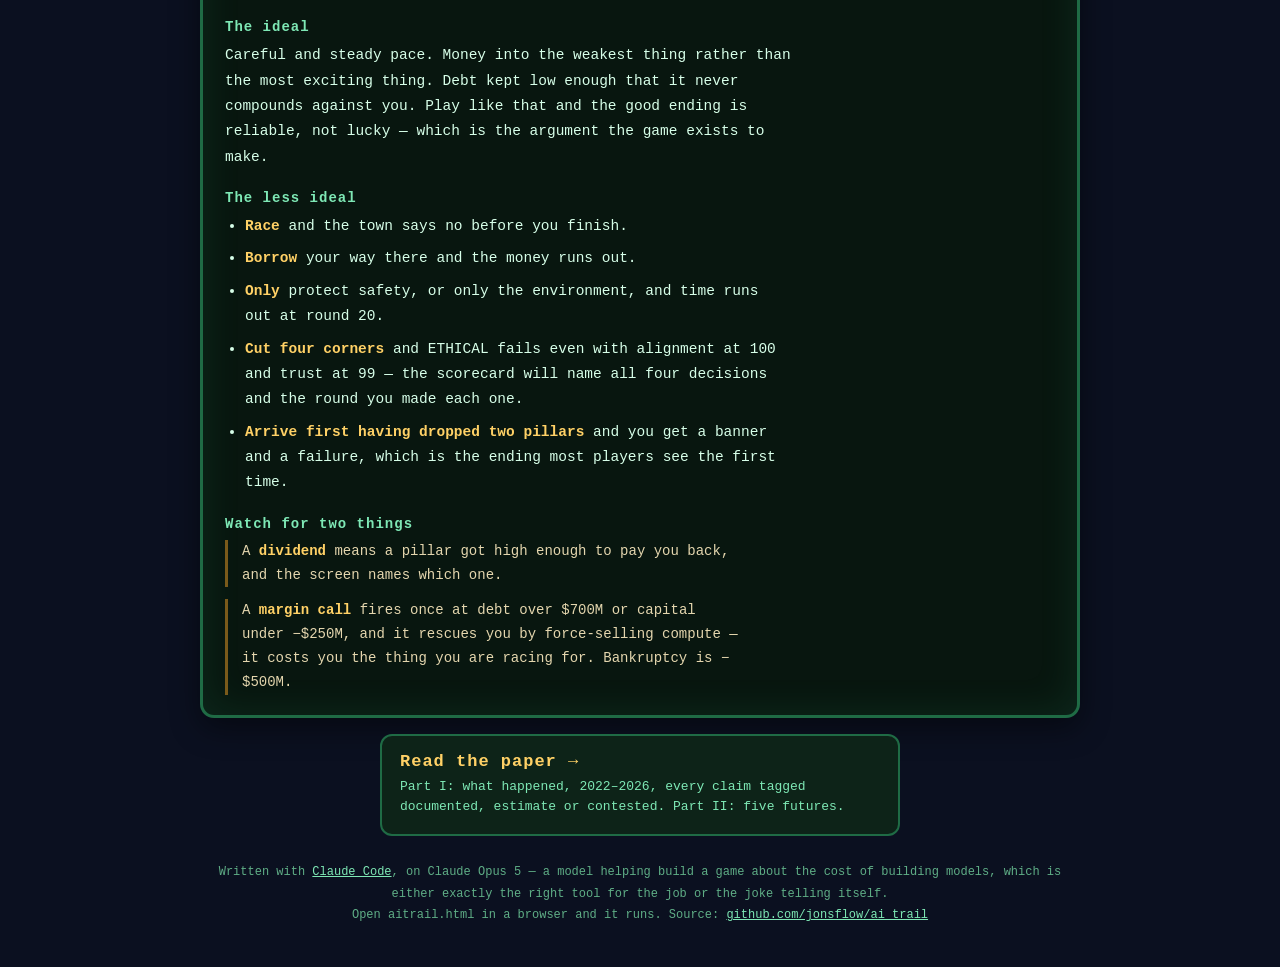
==== commit 1f305764: "Cut the intro to two lines and drop 'Where this comes from' Short and sweet: what it is, and that it" ====
--- a/index.html
+++ b/index.html
@@ -81,20 +81,13 @@
 <h1>The AI Buildout Trail</h1>
 <div class="lede">
   <p>
-    This is a game. You are running an AI buildout, from 2026 to 2037 &mdash; twenty rounds
+    This is a game. You are running an AI buildout from 2026 to 2037 &mdash; twenty rounds
     to build enough compute to matter.
   </p>
   <p>
-    You choose how hard to push, where the money goes, and what to do when a drought, a
-    protest or a regulator shows up. Every round costs something: the river you cool with,
-    the grid you draw from, the town that has to agree to you being there, the model you are
-    supposed to understand, or the people building it for you.
-  </p>
-  <p>
-    Getting there is not winning. You are scored on four things at once &mdash; whether it was
-    built honestly, whether the valley is better or worse for your having been in it, whether
-    it paid for itself, and whether you finished at all. Get all four and you reach the future
-    worth having. Most runs do not.
+    It is <em>The Oregon Trail</em> with datacenters. Choose your pace, spend your money,
+    deal with the drought and the protest and the regulator. Twelve endings. One of them
+    is good.
   </p>
 </div>
 
@@ -196,29 +189,6 @@
   </p>
 </section>
 
-<section>
-  <h2>Where this comes from</h2>
-  <p>
-    <em>The Oregon Trail</em> was written in 1971 by three student teachers in Minnesota,
-    and spent the next two decades on school computers teaching a generation that you can
-    do everything right and still lose the wagon at a river crossing. The version most
-    people remember is the 1985 one, in green on a beige Apple II at the back of a
-    classroom.
-  </p>
-  <p>
-    Its structure is what is borrowed here: a fixed distance, a fixed clock, a pace you
-    choose, supplies you ration, and events that arrive whether or not you were ready for
-    them. What is different is the scoring. <em>The Oregon Trail</em> asked whether you
-    arrived. This one asks what condition you left everything in when you did.
-  </p>
-  <p>
-    None of the decisions in it are invented. The droughts, the moratoria, the power deals,
-    the water disclosures and the safety reviews all come from things that have actually
-    happened since 2022, written up separately with every claim tagged documented, estimate
-    or contested. The game is the short version. The paper is the evidence.
-  </p>
-</section>
-
 <div class="doors">
   <a class="door" href="https://github.com/jonsflow/ai_trail/blob/main/NARRATIVE.md">
     <b>Read the paper &rarr;</b>
